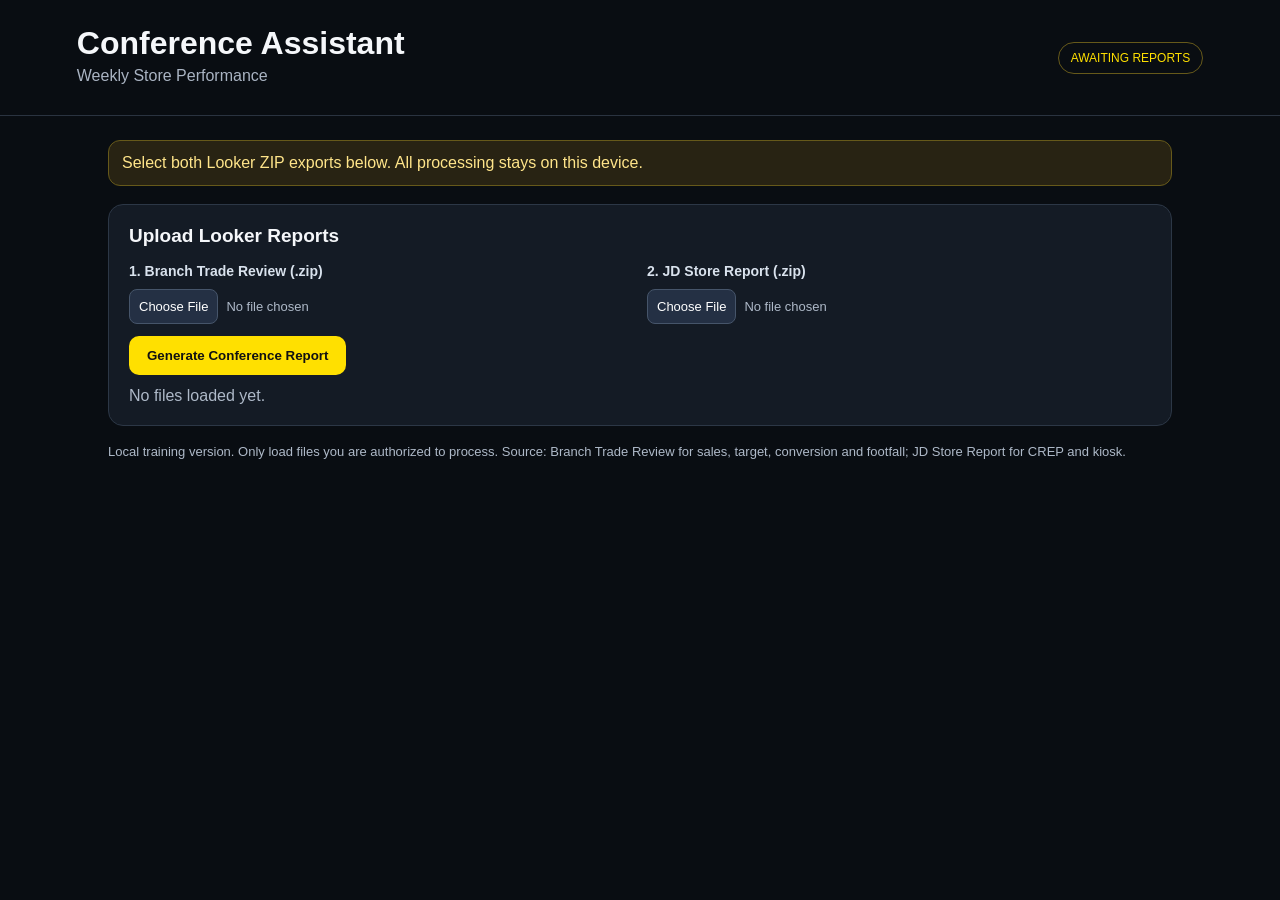
==== index.html @ 91752e76 "Add files via upload" ====
<!doctype html><html lang="en"><head><meta charset="utf-8"><meta name="viewport" content="width=device-width,initial-scale=1"><title>
    Conference Assistant</title><style>
*{box-sizing:border-box}body{margin:0;background:#090d12;color:#f5f7fa;font-family:Segoe UI,Arial,sans-serif}header{padding:25px 6%;border-bottom:1px solid #2a3340;display:flex;justify-content:space-between;align-items:center;gap:12px}h1{margin:0;font-size:clamp(24px,4vw,32px)}header p{color:#aab4c3;margin:5px 0}.tag{color:#ffe000;border:1px solid #66591a;border-radius:20px;padding:8px 12px;font-size:12px}main{max-width:1100px;margin:auto;padding:24px 18px 60px}.notice{background:#282313;border:1px solid #66591a;color:#ffe58a;padding:13px;border-radius:12px;margin-bottom:18px}.card,.panel{background:#141b25;border:1px solid #2c3746;border-radius:15px;padding:20px}.panel{margin-bottom:16px}.uploads{display:grid;grid-template-columns:1fr 1fr;gap:14px}label{display:block;color:#d9e2ed;font-weight:600;font-size:14px;margin-bottom:10px}input[type=file]{display:block;width:100%;max-width:100%;color:#aeb9c8;font-size:13px}input::file-selector-button{border:1px solid #46556a;background:#243044;color:#fff;border-radius:8px;padding:9px;margin-right:8px;cursor:pointer}button{background:#ffe000;color:#111;border:0;border-radius:10px;padding:12px 18px;font-weight:700;cursor:pointer;margin-top:12px}button:disabled{opacity:.5;cursor:wait}.status{margin-top:12px;color:#aeb9c8;white-space:pre-wrap}.status.error{color:#ff8585}.status.ok{color:#62e49a}.sales-grid{display:grid;grid-template-columns:repeat(2,minmax(0,1fr));gap:14px;margin-bottom:14px}.sales-line{display:flex;justify-content:space-between;gap:12px;align-items:center;margin-top:14px}.sales-line strong{font-size:clamp(18px,3vw,23px)}.sales-divider{border:0;border-top:1px solid #2c3746;margin:16px 0}.sales-note{font-size:12px;color:#aeb9c8;margin-top:6px}.grid{display:grid;grid-template-columns:repeat(2,minmax(0,1fr));gap:14px}.label{color:#aeb9c8;font-size:14px}.value{font-size:clamp(25px,4vw,35px);font-weight:800;margin:12px 0}.positive{color:#4ce18d}.negative{color:#ff8585}.neutral{color:#aeb9c8}.bottom{display:grid;grid-template-columns:1.3fr 1fr;gap:14px;margin-top:16px}h2{font-size:19px;margin-top:0}#script{line-height:1.65;color:#dce4ef;background:#0c121a;border-radius:10px;padding:16px;white-space:pre-wrap}.small{color:#aeb9c8;font-size:13px;line-height:1.5}.hidden{display:none}@media(max-width:750px){.sales-grid,.uploads,.bottom{grid-template-columns:1fr}.grid{grid-template-columns:repeat(2,minmax(0,1fr))}.card{padding:15px}}@media(max-width:420px){.grid{grid-template-columns:1fr}}
</style></head><body><header><div><h1>Conference Assistant</h1><p>Weekly Store Performance</p></div><span class="tag" id="mode">AWAITING REPORTS</span></header><main>
<div class="notice" id="notice">Select both Looker ZIP exports below. All processing stays on this device.</div>
<div class="panel"><h2>Upload Looker Reports</h2><div class="uploads"><div><label for="branch">1. Branch Trade Review (.zip)</label><input id="branch" type="file" accept=".zip,application/zip"></div><div><label for="store">2. JD Store Report (.zip)</label><input id="store" type="file" accept=".zip,application/zip"></div></div><button id="process">Generate Conference Report</button><div class="status" id="status" role="status">No files loaded yet.</div></div>
<div id="results" class="hidden"><div class="panel"><div id="period"></div></div>
<section class="sales-grid"><div class="card"><div class="label">Sales — Percentage Comparison</div><div class="value" id="salesPctValue"></div><hr class="sales-divider"><div class="sales-line"><span class="neutral">vs Last Year</span><strong id="lyPct"></strong></div><div class="sales-note" id="lyAmount"></div><div class="sales-line"><span class="neutral">vs Target</span><strong id="targetPct"></strong></div><div class="sales-note" id="targetAmount"></div></div><div class="card"><div class="label">Sales — Difference in Euros</div><div class="value" id="salesEuroValue"></div><hr class="sales-divider"><div class="sales-line"><span class="neutral">vs Last Year</span><strong id="lyDiff"></strong></div><div class="sales-note" id="lyAmount2"></div><div class="sales-line"><span class="neutral">vs Target</span><strong id="targetDiff"></strong></div><div class="sales-note" id="targetAmount2"></div></div></section>
<section class="grid"><div class="card"><div class="label">Conversion</div><div class="value" id="conversion"></div><div id="conversionDelta"></div></div><div class="card"><div class="label">Footfall</div><div class="value" id="footfall"></div><div id="footfallDelta"></div></div><div class="card"><div class="label">CREP Strike Rate</div><div class="value" id="crep"></div><div id="crepLY"></div></div><div class="card"><div class="label">Kiosk Sales Share</div><div class="value" id="kiosk"></div><div class="neutral">LY comparison not verified</div></div></section>
<section class="bottom"><div class="card"><h2>Conference Script</h2><p id="script"></p><button id="copy">Copy Conference Script</button><p id="copyStatus" class="small"></p></div><div class="card"><h2>Data Checks</h2><p class="small" id="checks"></p></div></section></div>
<p class="small">Local training version. Only load files you are authorized to process. Source: Branch Trade Review for sales, target, conversion and footfall; JD Store Report for CREP and kiosk.</p></main><script src="jszip.min.js"></script><script>
'use strict';
const $=id=>document.getElementById(id);
function number(s){const n=Number(String(s??'').trim().replace(/^'/,'').replaceAll(',','').replace('%',''));if(!Number.isFinite(n))throw Error('Invalid numeric value: '+s);return n;}
function csv(text){const rows=[];let row=[],field='',quoted=false;for(let i=0;i<text.length;i++){const c=text[i];if(c==='"'){if(quoted&&text[i+1]==='"'){field+='"';i++;}else quoted=!quoted;}else if(c===','&&!quoted){row.push(field);field='';}else if((c==='\n'||c==='\r')&&!quoted){if(c==='\r'&&text[i+1]==='\n')i++;row.push(field);if(row.some(x=>x.trim()))rows.push(row);row=[];field='';}else field+=c;}if(quoted)throw Error('CSV has an unmatched quotation mark.');if(field||row.length){row.push(field);rows.push(row);}return rows;}
async function loadZip(file){if(!file||!file.name.toLowerCase().endsWith('.zip'))throw Error('Please select both .zip files.');if(file.size>15*1024*1024)throw Error('ZIP file is too large (maximum 15 MB).');const z=await JSZip.loadAsync(file);const entries=Object.keys(z.files);if(entries.length>150)throw Error('ZIP contains too many files.');return {async read(name){const found=entries.filter(n=>n.toLowerCase().endsWith('/'+name)||n.toLowerCase()===name);if(found.length!==1)throw Error('Expected exactly one '+name+' in '+file.name);const entry=z.files[found[0]];if(entry.dir)throw Error('Invalid CSV entry: '+name);const data=await entry.async('string');if(data.length>2e6)throw Error('CSV file too large: '+name);return csv(data.replace(/^\uFEFF/,''));}};}
function field(row,header,key){const i=header.findIndex(h=>h.trim().toLowerCase()===key.toLowerCase());if(i<0||row[i]===undefined)throw Error('Missing column: '+key);return number(row[i]);}
function dateRange(text){const match=text.match(/REPORTING FROM\s+(\d{4}-\d{2}-\d{2})\s+TO\s+(\d{4}-\d{2}-\d{2})/i);if(!match)throw Error('Could not find reporting dates in report.');return match[1]+' to '+match[2];}
const money=n=>'€'+Math.round(n).toLocaleString('en-US');const count=n=>Math.round(n).toLocaleString('en-US');const percent=n=>n.toFixed(2)+'%';const signed=(n,unit)=> (n>0?'+':'')+(unit==='money'?money(n):unit==='pp'?n.toFixed(2)+' pp':percent(n));
function set(id,value){$(id).textContent=value;}function colored(id,n){$(id).className=n>0?'positive':n<0?'negative':'neutral';}
async function process(){set('status','Reading ZIP files locally...');$('status').className='status';$('process').disabled=true;$('results').classList.add('hidden');try{
const [b,s]=await Promise.all([loadZip($('branch').files[0]),loadZip($('store').files[0])]);
const [title,days,storeCode,strike,kpi]=await Promise.all([b.read('title.csv'),b.read('filtered_date.csv'),s.read('store_code.csv'),s.read('strike_rate_(copy).csv'),s.read('kpi_performance_3___4.csv')]);
const bRange=dateRange(title.flat().join(' '));const sRange=dateRange(storeCode.flat().join(' '));if(!bRange||!sRange||bRange!==sRange)throw Error('Reporting dates do not match: Branch '+bRange+'; Store '+sRange+'.');
const totals=days.filter(r=>r[0]?.trim()===''&&r[1]?.trim()==='');if(totals.length!==1)throw Error('Cannot uniquely identify the weekly totals in filtered_date.csv.');const header=days[0],row=totals[0];
const sales=field(row,header,'Gross Sales'),ly=field(row,header,'Gross Sales Comparative'),target=field(row,header,'Gross Sales Target Primary');const lyPct=field(row,header,'Gross Sales Var %'),targetPct=field(row,header,'Gross Sales Target Var %');const foot=field(row,header,'Footfall'),footVar=field(row,header,'% Var vs 1 year'),conv=field(row,header,'Conversion Primary'),convVar=field(row,header,'%pt Var vs 1 year');
const crep=field(strike[1],strike[0],'Strike Rate TY'),crepLY=field(strike[1],strike[0],'Strike Rate LY'),kiosk=field(kpi[1],kpi[0],'Kiosk Sales Ptn');if(ly<=0||target<=0||crep<=0||crepLY<=0||foot<0||kiosk<0||kiosk>100||conv<0||conv>100)throw Error('One or more KPI values are outside expected ranges.');
set('salesPctValue',money(sales));set('salesEuroValue',money(sales));set('lyPct',signed(lyPct));colored('lyPct',lyPct);set('targetPct',signed(targetPct));colored('targetPct',targetPct);set('lyAmount','Last Year: '+money(ly));set('lyAmount2','Last Year: '+money(ly));set('targetAmount','Target: '+money(target));set('targetAmount2','Target: '+money(target));
set('lyDiff',signed(sales-ly,'money'));colored('lyDiff',sales-ly);set('targetDiff',signed(sales-target,'money'));colored('targetDiff',sales-target);set('conversion',percent(conv));set('conversionDelta',signed(convVar,'pp')+' vs LY');colored('conversionDelta',convVar);set('footfall',count(foot));set('footfallDelta',signed(footVar)+' vs LY');colored('footfallDelta',footVar);set('crep','1 in '+Math.round(crep));set('crepLY','LY: 1 in '+Math.round(crepLY));$('crepLY').className='neutral';set('kiosk',percent(kiosk));
const script=`For ${bRange}, sales finished at ${money(sales)}, ${Math.abs(lyPct).toFixed(2)}% ${lyPct>=0?'above':'below'} last year and ${Math.abs(targetPct).toFixed(2)}% ${targetPct>=0?'above':'below'} target. This represents ${money(Math.abs(sales-ly))} ${sales>=ly?'above':'below'} last year and ${money(Math.abs(sales-target))} ${sales>=target?'above':'below'} target. Footfall was ${count(foot)}, ${Math.abs(footVar).toFixed(2)}% ${footVar>=0?'up':'down'} versus last year. Conversion reached ${percent(conv)}, ${Math.abs(convVar).toFixed(2)} percentage points ${convVar>=0?'up':'down'} versus last year. CREP strike rate was 1 in ${Math.round(crep)}, compared with 1 in ${Math.round(crepLY)} last year. Kiosk sales share was ${percent(kiosk)}.`;
set('script',script);set('period','Reporting period: '+bRange);set('checks','✓ Both reports cover the same dates.\n✓ Sales, target, conversion and footfall from Branch Trade Review.\n✓ CREP and kiosk from JD Store Report.\nNote: euro differences are calculated from displayed rounded amounts; Looker may differ by €1. Kiosk LY comparison omitted until verified.');$('checks').style.whiteSpace='pre-line';set('notice','Reports processed locally. Review figures before using them in your conference.');set('mode','REPORT READY');set('status','✓ Both ZIP reports loaded successfully.');$('status').className='status ok';$('results').classList.remove('hidden');
}catch(e){set('status','Could not generate report: '+e.message);$('status').className='status error';set('mode','AWAITING REPORTS');}finally{$('process').disabled=false;}}
$('process').addEventListener('click',process);$('copy').addEventListener('click',async()=>{try{await navigator.clipboard.writeText($('script').innerText);set('copyStatus','Script copied!');}catch(e){const range=document.createRange();range.selectNodeContents($('script'));const selection=window.getSelection();selection.removeAllRanges();selection.addRange(range);set('copyStatus','Text selected. Press Ctrl + C to copy.');}});
</script></body></html>
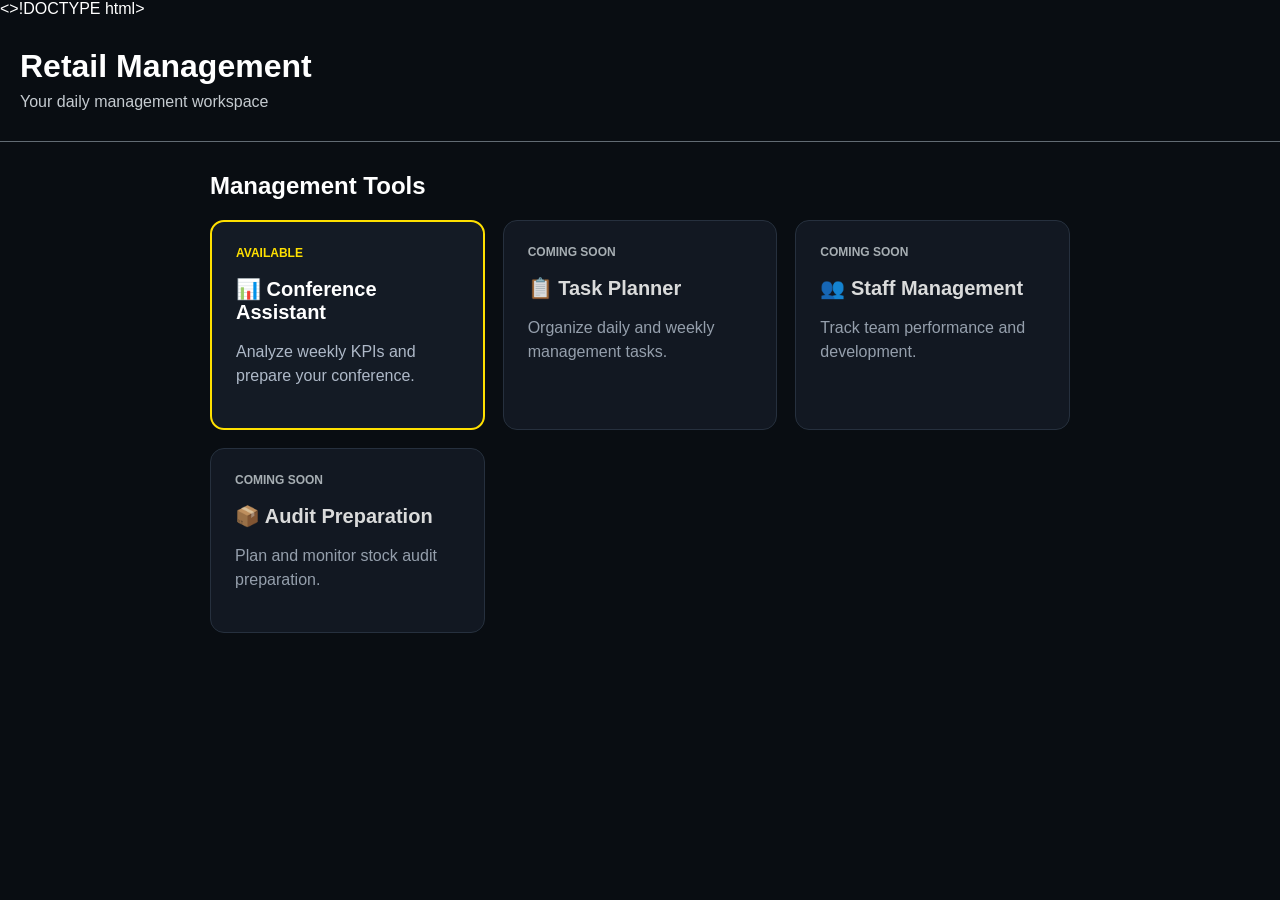
==== commit ed9e9b71: "Update Retail Management app with unified theme" ====
--- a/index.html
+++ b/index.html
@@ -1,34 +1,158 @@
-<!doctype html><html lang="en"><head><meta charset="utf-8"><meta name="viewport" content="width=device-width,initial-scale=1"><title>
-    Conference Assistant</title><style>
-*{box-sizing:border-box}body{margin:0;background:#090d12;color:#f5f7fa;font-family:Segoe UI,Arial,sans-serif}header{padding:25px 6%;border-bottom:1px solid #2a3340;display:flex;justify-content:space-between;align-items:center;gap:12px}h1{margin:0;font-size:clamp(24px,4vw,32px)}header p{color:#aab4c3;margin:5px 0}.tag{color:#ffe000;border:1px solid #66591a;border-radius:20px;padding:8px 12px;font-size:12px}main{max-width:1100px;margin:auto;padding:24px 18px 60px}.notice{background:#282313;border:1px solid #66591a;color:#ffe58a;padding:13px;border-radius:12px;margin-bottom:18px}.card,.panel{background:#141b25;border:1px solid #2c3746;border-radius:15px;padding:20px}.panel{margin-bottom:16px}.uploads{display:grid;grid-template-columns:1fr 1fr;gap:14px}label{display:block;color:#d9e2ed;font-weight:600;font-size:14px;margin-bottom:10px}input[type=file]{display:block;width:100%;max-width:100%;color:#aeb9c8;font-size:13px}input::file-selector-button{border:1px solid #46556a;background:#243044;color:#fff;border-radius:8px;padding:9px;margin-right:8px;cursor:pointer}button{background:#ffe000;color:#111;border:0;border-radius:10px;padding:12px 18px;font-weight:700;cursor:pointer;margin-top:12px}button:disabled{opacity:.5;cursor:wait}.status{margin-top:12px;color:#aeb9c8;white-space:pre-wrap}.status.error{color:#ff8585}.status.ok{color:#62e49a}.sales-grid{display:grid;grid-template-columns:repeat(2,minmax(0,1fr));gap:14px;margin-bottom:14px}.sales-line{display:flex;justify-content:space-between;gap:12px;align-items:center;margin-top:14px}.sales-line strong{font-size:clamp(18px,3vw,23px)}.sales-divider{border:0;border-top:1px solid #2c3746;margin:16px 0}.sales-note{font-size:12px;color:#aeb9c8;margin-top:6px}.grid{display:grid;grid-template-columns:repeat(2,minmax(0,1fr));gap:14px}.label{color:#aeb9c8;font-size:14px}.value{font-size:clamp(25px,4vw,35px);font-weight:800;margin:12px 0}.positive{color:#4ce18d}.negative{color:#ff8585}.neutral{color:#aeb9c8}.bottom{display:grid;grid-template-columns:1.3fr 1fr;gap:14px;margin-top:16px}h2{font-size:19px;margin-top:0}#script{line-height:1.65;color:#dce4ef;background:#0c121a;border-radius:10px;padding:16px;white-space:pre-wrap}.small{color:#aeb9c8;font-size:13px;line-height:1.5}.hidden{display:none}@media(max-width:750px){.sales-grid,.uploads,.bottom{grid-template-columns:1fr}.grid{grid-template-columns:repeat(2,minmax(0,1fr))}.card{padding:15px}}@media(max-width:420px){.grid{grid-template-columns:1fr}}
-</style></head><body><header><div><h1>Conference Assistant</h1><p>Weekly Store Performance</p></div><span class="tag" id="mode">AWAITING REPORTS</span></header><main>
-<div class="notice" id="notice">Select both Looker ZIP exports below. All processing stays on this device.</div>
-<div class="panel"><h2>Upload Looker Reports</h2><div class="uploads"><div><label for="branch">1. Branch Trade Review (.zip)</label><input id="branch" type="file" accept=".zip,application/zip"></div><div><label for="store">2. JD Store Report (.zip)</label><input id="store" type="file" accept=".zip,application/zip"></div></div><button id="process">Generate Conference Report</button><div class="status" id="status" role="status">No files loaded yet.</div></div>
-<div id="results" class="hidden"><div class="panel"><div id="period"></div></div>
-<section class="sales-grid"><div class="card"><div class="label">Sales — Percentage Comparison</div><div class="value" id="salesPctValue"></div><hr class="sales-divider"><div class="sales-line"><span class="neutral">vs Last Year</span><strong id="lyPct"></strong></div><div class="sales-note" id="lyAmount"></div><div class="sales-line"><span class="neutral">vs Target</span><strong id="targetPct"></strong></div><div class="sales-note" id="targetAmount"></div></div><div class="card"><div class="label">Sales — Difference in Euros</div><div class="value" id="salesEuroValue"></div><hr class="sales-divider"><div class="sales-line"><span class="neutral">vs Last Year</span><strong id="lyDiff"></strong></div><div class="sales-note" id="lyAmount2"></div><div class="sales-line"><span class="neutral">vs Target</span><strong id="targetDiff"></strong></div><div class="sales-note" id="targetAmount2"></div></div></section>
-<section class="grid"><div class="card"><div class="label">Conversion</div><div class="value" id="conversion"></div><div id="conversionDelta"></div></div><div class="card"><div class="label">Footfall</div><div class="value" id="footfall"></div><div id="footfallDelta"></div></div><div class="card"><div class="label">CREP Strike Rate</div><div class="value" id="crep"></div><div id="crepLY"></div></div><div class="card"><div class="label">Kiosk Sales Share</div><div class="value" id="kiosk"></div><div class="neutral">LY comparison not verified</div></div></section>
-<section class="bottom"><div class="card"><h2>Conference Script</h2><p id="script"></p><button id="copy">Copy Conference Script</button><p id="copyStatus" class="small"></p></div><div class="card"><h2>Data Checks</h2><p class="small" id="checks"></p></div></section></div>
-<p class="small">Local training version. Only load files you are authorized to process. Source: Branch Trade Review for sales, target, conversion and footfall; JD Store Report for CREP and kiosk.</p></main><script src="jszip.min.js"></script><script>
-'use strict';
-const $=id=>document.getElementById(id);
-function number(s){const n=Number(String(s??'').trim().replace(/^'/,'').replaceAll(',','').replace('%',''));if(!Number.isFinite(n))throw Error('Invalid numeric value: '+s);return n;}
-function csv(text){const rows=[];let row=[],field='',quoted=false;for(let i=0;i<text.length;i++){const c=text[i];if(c==='"'){if(quoted&&text[i+1]==='"'){field+='"';i++;}else quoted=!quoted;}else if(c===','&&!quoted){row.push(field);field='';}else if((c==='\n'||c==='\r')&&!quoted){if(c==='\r'&&text[i+1]==='\n')i++;row.push(field);if(row.some(x=>x.trim()))rows.push(row);row=[];field='';}else field+=c;}if(quoted)throw Error('CSV has an unmatched quotation mark.');if(field||row.length){row.push(field);rows.push(row);}return rows;}
-async function loadZip(file){if(!file||!file.name.toLowerCase().endsWith('.zip'))throw Error('Please select both .zip files.');if(file.size>15*1024*1024)throw Error('ZIP file is too large (maximum 15 MB).');const z=await JSZip.loadAsync(file);const entries=Object.keys(z.files);if(entries.length>150)throw Error('ZIP contains too many files.');return {async read(name){const found=entries.filter(n=>n.toLowerCase().endsWith('/'+name)||n.toLowerCase()===name);if(found.length!==1)throw Error('Expected exactly one '+name+' in '+file.name);const entry=z.files[found[0]];if(entry.dir)throw Error('Invalid CSV entry: '+name);const data=await entry.async('string');if(data.length>2e6)throw Error('CSV file too large: '+name);return csv(data.replace(/^\uFEFF/,''));}};}
-function field(row,header,key){const i=header.findIndex(h=>h.trim().toLowerCase()===key.toLowerCase());if(i<0||row[i]===undefined)throw Error('Missing column: '+key);return number(row[i]);}
-function dateRange(text){const match=text.match(/REPORTING FROM\s+(\d{4}-\d{2}-\d{2})\s+TO\s+(\d{4}-\d{2}-\d{2})/i);if(!match)throw Error('Could not find reporting dates in report.');return match[1]+' to '+match[2];}
-const money=n=>'€'+Math.round(n).toLocaleString('en-US');const count=n=>Math.round(n).toLocaleString('en-US');const percent=n=>n.toFixed(2)+'%';const signed=(n,unit)=> (n>0?'+':'')+(unit==='money'?money(n):unit==='pp'?n.toFixed(2)+' pp':percent(n));
-function set(id,value){$(id).textContent=value;}function colored(id,n){$(id).className=n>0?'positive':n<0?'negative':'neutral';}
-async function process(){set('status','Reading ZIP files locally...');$('status').className='status';$('process').disabled=true;$('results').classList.add('hidden');try{
-const [b,s]=await Promise.all([loadZip($('branch').files[0]),loadZip($('store').files[0])]);
-const [title,days,storeCode,strike,kpi]=await Promise.all([b.read('title.csv'),b.read('filtered_date.csv'),s.read('store_code.csv'),s.read('strike_rate_(copy).csv'),s.read('kpi_performance_3___4.csv')]);
-const bRange=dateRange(title.flat().join(' '));const sRange=dateRange(storeCode.flat().join(' '));if(!bRange||!sRange||bRange!==sRange)throw Error('Reporting dates do not match: Branch '+bRange+'; Store '+sRange+'.');
-const totals=days.filter(r=>r[0]?.trim()===''&&r[1]?.trim()==='');if(totals.length!==1)throw Error('Cannot uniquely identify the weekly totals in filtered_date.csv.');const header=days[0],row=totals[0];
-const sales=field(row,header,'Gross Sales'),ly=field(row,header,'Gross Sales Comparative'),target=field(row,header,'Gross Sales Target Primary');const lyPct=field(row,header,'Gross Sales Var %'),targetPct=field(row,header,'Gross Sales Target Var %');const foot=field(row,header,'Footfall'),footVar=field(row,header,'% Var vs 1 year'),conv=field(row,header,'Conversion Primary'),convVar=field(row,header,'%pt Var vs 1 year');
-const crep=field(strike[1],strike[0],'Strike Rate TY'),crepLY=field(strike[1],strike[0],'Strike Rate LY'),kiosk=field(kpi[1],kpi[0],'Kiosk Sales Ptn');if(ly<=0||target<=0||crep<=0||crepLY<=0||foot<0||kiosk<0||kiosk>100||conv<0||conv>100)throw Error('One or more KPI values are outside expected ranges.');
-set('salesPctValue',money(sales));set('salesEuroValue',money(sales));set('lyPct',signed(lyPct));colored('lyPct',lyPct);set('targetPct',signed(targetPct));colored('targetPct',targetPct);set('lyAmount','Last Year: '+money(ly));set('lyAmount2','Last Year: '+money(ly));set('targetAmount','Target: '+money(target));set('targetAmount2','Target: '+money(target));
-set('lyDiff',signed(sales-ly,'money'));colored('lyDiff',sales-ly);set('targetDiff',signed(sales-target,'money'));colored('targetDiff',sales-target);set('conversion',percent(conv));set('conversionDelta',signed(convVar,'pp')+' vs LY');colored('conversionDelta',convVar);set('footfall',count(foot));set('footfallDelta',signed(footVar)+' vs LY');colored('footfallDelta',footVar);set('crep','1 in '+Math.round(crep));set('crepLY','LY: 1 in '+Math.round(crepLY));$('crepLY').className='neutral';set('kiosk',percent(kiosk));
-const script=`For ${bRange}, sales finished at ${money(sales)}, ${Math.abs(lyPct).toFixed(2)}% ${lyPct>=0?'above':'below'} last year and ${Math.abs(targetPct).toFixed(2)}% ${targetPct>=0?'above':'below'} target. This represents ${money(Math.abs(sales-ly))} ${sales>=ly?'above':'below'} last year and ${money(Math.abs(sales-target))} ${sales>=target?'above':'below'} target. Footfall was ${count(foot)}, ${Math.abs(footVar).toFixed(2)}% ${footVar>=0?'up':'down'} versus last year. Conversion reached ${percent(conv)}, ${Math.abs(convVar).toFixed(2)} percentage points ${convVar>=0?'up':'down'} versus last year. CREP strike rate was 1 in ${Math.round(crep)}, compared with 1 in ${Math.round(crepLY)} last year. Kiosk sales share was ${percent(kiosk)}.`;
-set('script',script);set('period','Reporting period: '+bRange);set('checks','✓ Both reports cover the same dates.\n✓ Sales, target, conversion and footfall from Branch Trade Review.\n✓ CREP and kiosk from JD Store Report.\nNote: euro differences are calculated from displayed rounded amounts; Looker may differ by €1. Kiosk LY comparison omitted until verified.');$('checks').style.whiteSpace='pre-line';set('notice','Reports processed locally. Review figures before using them in your conference.');set('mode','REPORT READY');set('status','✓ Both ZIP reports loaded successfully.');$('status').className='status ok';$('results').classList.remove('hidden');
-}catch(e){set('status','Could not generate report: '+e.message);$('status').className='status error';set('mode','AWAITING REPORTS');}finally{$('process').disabled=false;}}
-$('process').addEventListener('click',process);$('copy').addEventListener('click',async()=>{try{await navigator.clipboard.writeText($('script').innerText);set('copyStatus','Script copied!');}catch(e){const range=document.createRange();range.selectNodeContents($('script'));const selection=window.getSelection();selection.removeAllRanges();selection.addRange(range);set('copyStatus','Text selected. Press Ctrl + C to copy.');}});
-</script></body></html>+
+<>!DOCTYPE html>
+<html lang="en">
+<head>
+    <link rel="stylesheet" href="theme.css">
+  <meta charset="UTF-8">
+  <meta name="viewport" content="width=device-width, initial-scale=1">
+  <title>Retail Management</title>
+  <style>
+    * { box-sizing: border-box; }
+
+  body {
+  margin: 0;
+  font-family: Arial, sans-serif;
+  background: var(--bg);
+  color: #ffffff;
+}
+    
+
+    header {
+  background: var(--bg);
+      color: white;
+      padding: 30px 20px;
+    }
+
+    header h1 { margin: 0 0 8px; }
+    header p { margin: 0; color: #cbd5e1; }
+
+    main {
+      max-width: 900px;
+      margin: 30px auto;
+      padding: 0 20px;
+    }
+
+    .grid {
+      display: grid;
+      grid-template-columns: repeat(auto-fit, minmax(240px, 1fr));
+      gap: 18px;
+    }
+
+    .card {
+    background: var(--surface);
+      border-radius: 14px;
+      padding: 24px;
+      text-decoration: none;
+      color: inherit;
+      box-shadow: 0 4px 16px #0000000d;
+    }
+
+    .card h2 { font-size: 20px; }
+    .card p { color: #64748b; line-height: 1.5; }
+
+    .card.active { border: 2px solid #2563eb; }
+    .card.disabled { opacity: 0.65; }
+
+    .status {
+      font-size: 12px;
+      font-weight: bold;
+      color: #2563eb;
+    }
+/* Retail Management - Unified Dark Theme */
+
+body {
+background: var(--bg);
+  color: #ffffff;
+}
+
+header {
+background: var(--bg);
+  border-bottom: 1px solid #626b73;
+  color: #ffffff;
+}
+
+header p {
+  color: #c5cbd0;
+}
+
+main h2 {
+  color: #ffffff;
+}
+
+.card {
+  background: var(--surface);
+  color: #ffffff;
+border: 1px solid var(--border);
+  box-shadow: none;
+  transition: background 0.2s ease;
+}
+
+.card h2 {
+  color: #ffffff;
+}
+
+.card p {
+color: var(--text-muted);
+}
+
+.card.active {
+background: var(--surface);
+border: 2px solid var(--accent);
+}
+
+.card.active:hover {
+background: var(--surface);
+}
+
+.card.disabled {
+  opacity: 0.85;
+background: var(--surface);
+}
+
+.status {
+color: var(--accent);
+}
+
+.card.disabled .status {
+  color: #c3cbd0;
+}
+</style>
+</head>
+<body>
+  <header>
+    <h1>Retail Management</h1>
+    <p>Your daily management workspace</p>
+  </header>
+
+  <main>
+    <h2>Management Tools</h2>
+    <div class="grid">
+
+      <a class="card active" href="conference.html">
+        <div class="status">AVAILABLE</div>
+        <h2>📊 Conference Assistant</h2>
+        <p>Analyze weekly KPIs and prepare your conference.</p>
+      </a>
+
+      <div class="card disabled">
+        <div class="status">COMING SOON</div>
+        <h2>📋 Task Planner</h2>
+        <p>Organize daily and weekly management tasks.</p>
+      </div>
+
+      <div class="card disabled">
+        <div class="status">COMING SOON</div>
+        <h2>👥 Staff Management</h2>
+        <p>Track team performance and development.</p>
+      </div>
+
+      <div class="card disabled">
+        <div class="status">COMING SOON</div>
+        <h2>📦 Audit Preparation</h2>
+        <p>Plan and monitor stock audit preparation.</p>
+      </div>
+
+    </div>
+  </main>
+</body>
+</html>
--- a/theme.css
+++ b/theme.css
@@ -0,0 +1,14 @@
+/* Retail Management - Global Theme */
+
+:root {
+  --bg: #090d12;
+  --surface: #141b25;
+  --border: #2c3746;
+  --header-border: #2a3340;
+
+  --text: #f5f7fa;
+  --text-muted: #aeb9c8;
+
+  --accent: #ffe000;
+  --accent-border: #66591a;
+}
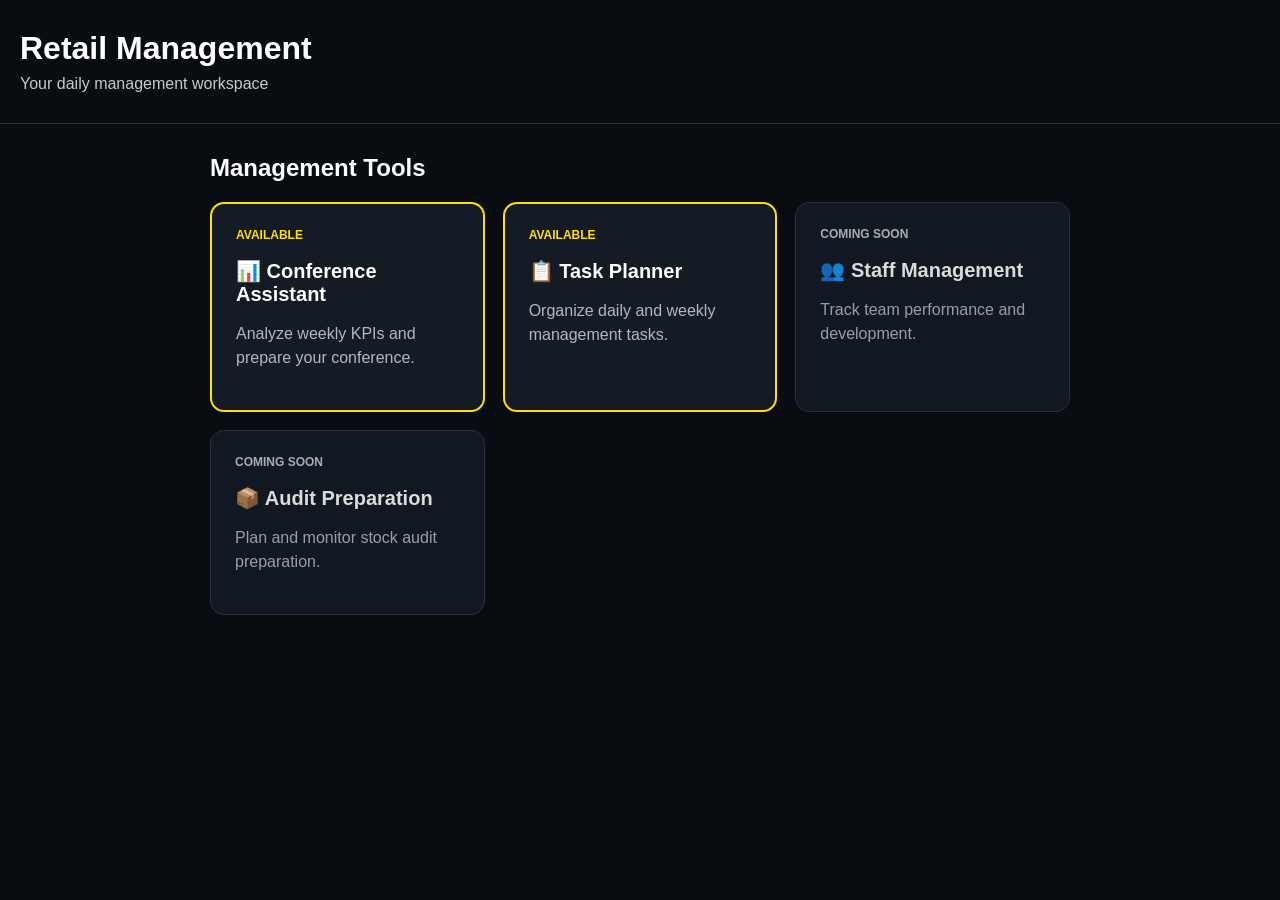
==== commit f240592f: "Add files via upload Update navigation and fix homepage" ====
--- a/index.html
+++ b/index.html
@@ -1,5 +1,5 @@
 
-<>!DOCTYPE html>
+<!DOCTYPE html>
 <html lang="en">
 <head>
     <link rel="stylesheet" href="theme.css">
@@ -67,7 +67,7 @@
 
 header {
 background: var(--bg);
-  border-bottom: 1px solid #626b73;
+border-bottom: 1px solid var(--header-border);
   color: #ffffff;
 }
 
@@ -134,12 +134,11 @@
         <p>Analyze weekly KPIs and prepare your conference.</p>
       </a>
 
-      <div class="card disabled">
-        <div class="status">COMING SOON</div>
-        <h2>📋 Task Planner</h2>
-        <p>Organize daily and weekly management tasks.</p>
-      </div>
-
+   <a class="card active" href="tasks.html">
+  <div class="status">AVAILABLE</div>
+  <h2>📋 Task Planner</h2>
+  <p>Organize daily and weekly management tasks.</p>
+</a>
       <div class="card disabled">
         <div class="status">COMING SOON</div>
         <h2>👥 Staff Management</h2>
--- a/theme.css
+++ b/theme.css
@@ -11,4 +11,89 @@
 
   --accent: #ffe000;
   --accent-border: #66591a;
+}
+
+/* Hide scrollbar while keeping scrolling enabled */
+html {
+    scrollbar-width: none;
+    -ms-overflow-style: none;
+}
+
+html::-webkit-scrollbar,
+body::-webkit-scrollbar {
+    display: none;
+}
+
+/* Home navigation button */
+.home-link {
+    position: fixed;
+    top: 85px;
+    right: 16px;
+    z-index: 1000;
+    padding: 10px 14px;
+    background: var(--surface);
+    color: var(--accent);
+    border: 1px solid var(--accent-border);
+    border-radius: 10px;
+    text-decoration: none;
+    font-size: 14px;
+    font-weight: 600;
+}
+
+.home-link:hover {
+    border-color: var(--accent);
+}
+
+/* Navigation dropdown */
+.nav-menu {
+  position: fixed;
+  top: 16px;
+  right: 16px;
+  z-index: 1000;
+}
+
+.nav-menu summary {
+  list-style: none;
+  cursor: pointer;
+  background: #141b25;
+  color: #ffe000;
+  border: 1px solid #66591a;
+  border-radius: 12px;
+  padding: 9px 12px;
+  font-weight: 700;
+}
+
+.nav-menu summary::-webkit-details-marker {
+  display: none;
+}
+
+.nav-menu nav {
+  position: absolute;
+  top: 52px;
+  right: 0;
+  width: 260px;
+  max-width: calc(100vw - 32px);
+  background: #141b25;
+  border: 1px solid #2c3746;
+  border-radius: 12px;
+  padding: 8px;
+  box-shadow: 0 12px 30px #0008;
+}
+
+.nav-menu nav a,
+.nav-menu nav span {
+  display: block;
+  padding: 12px;
+  color: #f5f7fa;
+  text-decoration: none;
+  border-radius: 8px;
+}
+
+.nav-menu nav a:hover {
+  background: #2c3746;
+}
+
+.nav-menu nav span {
+  color: #aeb9c8;
+  opacity: 0.65;
 }
